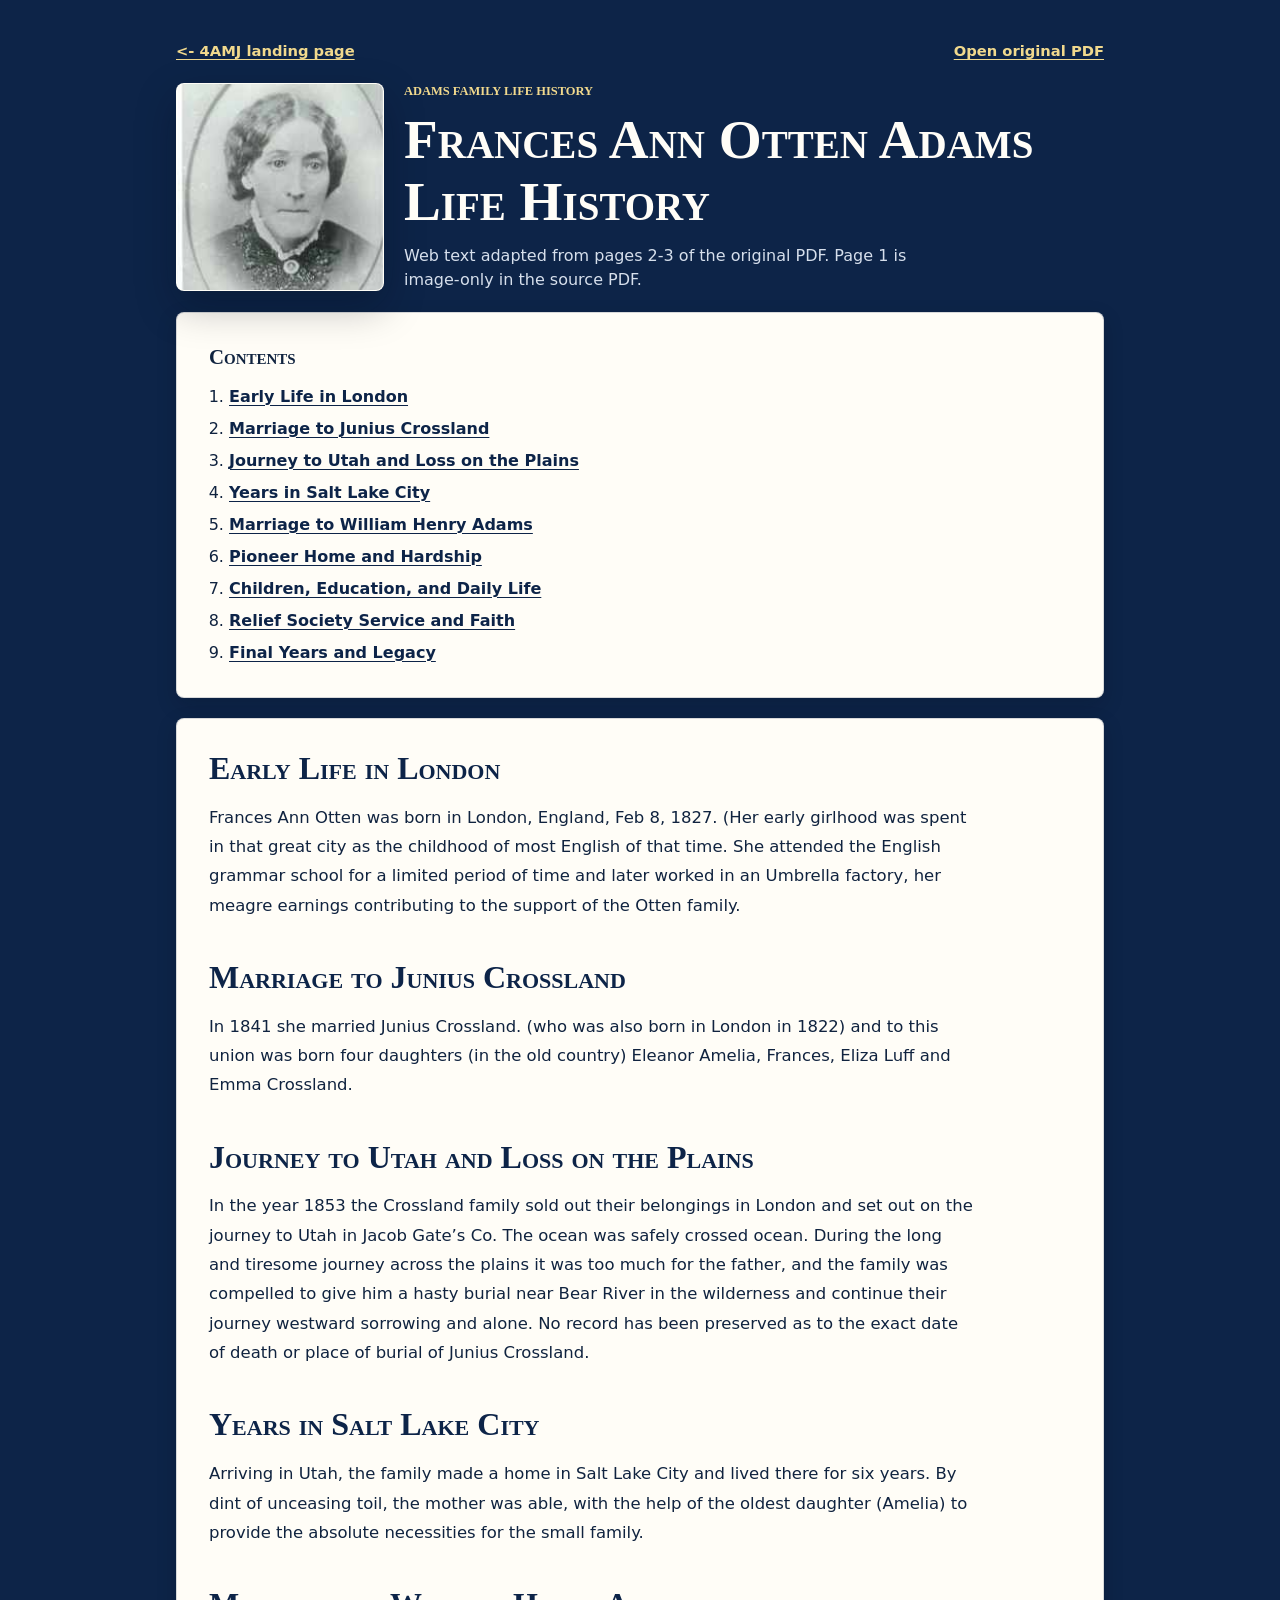
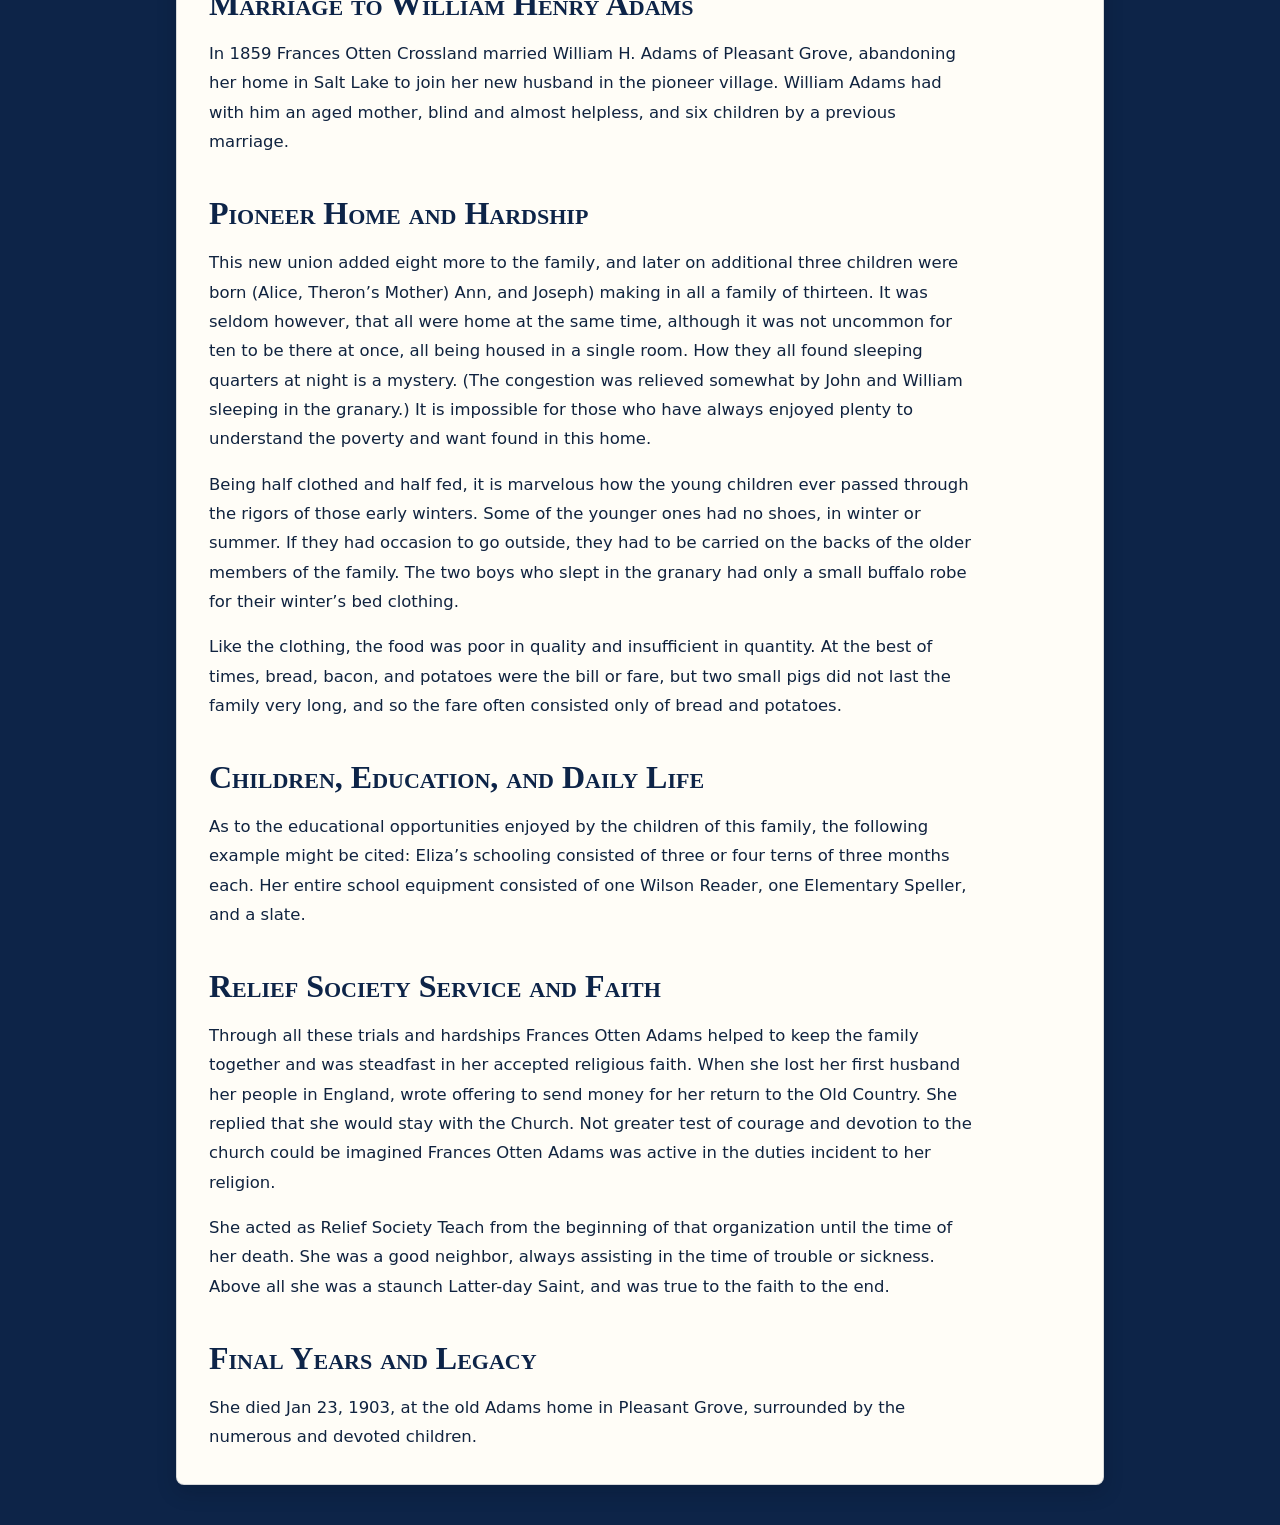
==== frances-otten-adams.html @ ac520ce3 "Initial Adams genealogy static site" ====
<!doctype html>
    <html lang="en">
      <head>
        <meta charset="utf-8">
        <meta name="viewport" content="width=device-width, initial-scale=1">
        <title>Frances Otten Adams | Adams Family Life Histories</title>
        <meta name="description" content="Accessible web version of the Frances Otten Adams life history, with table of contents and original PDF download.">
        <meta property="og:title" content="Frances Otten Adams | Adams Family Life Histories">
        <meta property="og:description" content="Accessible web version of the Frances Otten Adams life history, with table of contents and original PDF download.">
        <meta property="og:type" content="article">
        <meta property="og:url" content="https://joeywilkes12.github.io/4amj-genealogy/frances-otten-adams.html">
        <meta property="og:image" content="https://joeywilkes12.github.io/4amj-genealogy/assets/Frances%20Otten%20Adams.jpg">
        <link rel="canonical" href="https://joeywilkes12.github.io/4amj-genealogy/frances-otten-adams.html">
        <link rel="icon" href="data:,">
        <link rel="stylesheet" href="./styles.css">
      </head>
      <body>
        <main class="page-shell history-page">
          <article class="reader" aria-labelledby="page-title">
            <nav class="top-actions" aria-label="Page links">
              <a class="back-link" href="https://joeywilkes12.github.io/4AMJ/">&lt;- 4AMJ landing page</a>
              <a class="back-link" href="./assets/Life%20History%20of%20Frances%20Otten%20Adams.pdf">Open original PDF</a>
            </nav>

            <header class="history-header">
              <figure class="portrait-card">
                <img src="./assets/Frances%20Otten%20Adams.jpg" width="200" height="200" alt="Portrait of Frances Otten Adams." decoding="async" fetchpriority="high">
              </figure>
              <div class="history-title-block">
                <p class="eyebrow">Adams Family Life History</p>
                <h1 id="page-title">Frances Ann Otten Adams Life History</h1>
                <p class="subtitle">Web text adapted from pages 2-3 of the original PDF. Page 1 is image-only in the source PDF.</p>
              </div>
            </header>

            <nav class="toc" aria-labelledby="toc-heading">
              <h2 id="toc-heading">Contents</h2>
              <ol>
              <li><a href="#early-life">Early Life in London</a></li>
              <li><a href="#marriage-crossland">Marriage to Junius Crossland</a></li>
              <li><a href="#journey-loss">Journey to Utah and Loss on the Plains</a></li>
              <li><a href="#salt-lake-years">Years in Salt Lake City</a></li>
              <li><a href="#marriage-william">Marriage to William Henry Adams</a></li>
              <li><a href="#pioneer-hardship">Pioneer Home and Hardship</a></li>
              <li><a href="#children-education">Children, Education, and Daily Life</a></li>
              <li><a href="#relief-society-faith">Relief Society Service and Faith</a></li>
              <li><a href="#final-years">Final Years and Legacy</a></li>
              </ol>
            </nav>

            <div class="history-content">
<section id="early-life" class="history-section" aria-labelledby="early-life-heading">
  <h2 id="early-life-heading">Early Life in London</h2>
  <p>Frances Ann Otten was born in London, England, Feb 8, 1827. (Her early girlhood was spent in that great city as the childhood of most English of that time. She attended the English grammar school for a limited period of time and later worked in an Umbrella factory, her meagre earnings contributing to the support of the Otten family.</p>
</section>

<section id="marriage-crossland" class="history-section" aria-labelledby="marriage-crossland-heading">
  <h2 id="marriage-crossland-heading">Marriage to Junius Crossland</h2>
  <p>In 1841 she married Junius Crossland. (who was also born in London in 1822) and to this union was born four daughters (in the old country) Eleanor Amelia, Frances, Eliza Luff and Emma Crossland.</p>
</section>

<section id="journey-loss" class="history-section" aria-labelledby="journey-loss-heading">
  <h2 id="journey-loss-heading">Journey to Utah and Loss on the Plains</h2>
  <p>In the year 1853 the Crossland family sold out their belongings in London and set out on the journey to Utah in Jacob Gate’s Co. The ocean was safely crossed ocean. During the long and tiresome journey across the plains it was too much for the father, and the family was compelled to give him a hasty burial near Bear River in the wilderness and continue their journey westward sorrowing and alone. No record has been preserved as to the exact date of death or place of burial of Junius Crossland.</p>
</section>

<section id="salt-lake-years" class="history-section" aria-labelledby="salt-lake-years-heading">
  <h2 id="salt-lake-years-heading">Years in Salt Lake City</h2>
  <p>Arriving in Utah, the family made a home in Salt Lake City and lived there for six years. By dint of unceasing toil, the mother was able, with the help of the oldest daughter (Amelia) to provide the absolute necessities for the small family.</p>
</section>

<section id="marriage-william" class="history-section" aria-labelledby="marriage-william-heading">
  <h2 id="marriage-william-heading">Marriage to William Henry Adams</h2>
  <p>In 1859 Frances Otten Crossland married William H. Adams of Pleasant Grove, abandoning her home in Salt Lake to join her new husband in the pioneer village. William Adams had with him an aged mother, blind and almost helpless, and six children by a previous marriage.</p>
</section>

<section id="pioneer-hardship" class="history-section" aria-labelledby="pioneer-hardship-heading">
  <h2 id="pioneer-hardship-heading">Pioneer Home and Hardship</h2>
  <p>This new union added eight more to the family, and later on additional three children were born (Alice, Theron’s Mother) Ann, and Joseph) making in all a family of thirteen. It was seldom however, that all were home at the same time, although it was not uncommon for ten to be there at once, all being housed in a single room. How they all found sleeping quarters at night is a mystery. (The congestion was relieved somewhat by John and William sleeping in the granary.) It is impossible for those who have always enjoyed plenty to understand the poverty and want found in this home.</p>
  <p>Being half clothed and half fed, it is marvelous how the young children ever passed through the rigors of those early winters. Some of the younger ones had no shoes, in winter or summer. If they had occasion to go outside, they had to be carried on the backs of the older members of the family. The two boys who slept in the granary had only a small buffalo robe for their winter’s bed clothing.</p>
  <p>Like the clothing, the food was poor in quality and insufficient in quantity. At the best of times, bread, bacon, and potatoes were the bill or fare, but two small pigs did not last the family very long, and so the fare often consisted only of bread and potatoes.</p>
</section>

<section id="children-education" class="history-section" aria-labelledby="children-education-heading">
  <h2 id="children-education-heading">Children, Education, and Daily Life</h2>
  <p>As to the educational opportunities enjoyed by the children of this family, the following example might be cited: Eliza’s schooling consisted of three or four terns of three months each. Her entire school equipment consisted of one Wilson Reader, one Elementary Speller, and a slate.</p>
</section>

<section id="relief-society-faith" class="history-section" aria-labelledby="relief-society-faith-heading">
  <h2 id="relief-society-faith-heading">Relief Society Service and Faith</h2>
  <p>Through all these trials and hardships Frances Otten Adams helped to keep the family together and was steadfast in her accepted religious faith. When she lost her first husband her people in England, wrote offering to send money for her return to the Old Country. She replied that she would stay with the Church. Not greater test of courage and devotion to the church could be imagined Frances Otten Adams was active in the duties incident to her religion.</p>
  <p>She acted as Relief Society Teach from the beginning of that organization until the time of her death. She was a good neighbor, always assisting in the time of trouble or sickness. Above all she was a staunch Latter-day Saint, and was true to the faith to the end.</p>
</section>

<section id="final-years" class="history-section" aria-labelledby="final-years-heading">
  <h2 id="final-years-heading">Final Years and Legacy</h2>
  <p>She died Jan 23, 1903, at the old Adams home in Pleasant Grove, surrounded by the numerous and devoted children.</p>
</section>
            </div>
          </article>
        </main>
      </body>
    </html>
---- styles.css ----
:root {
  --color-page: #0d2448;
  --color-page-deep: #071832;
  --color-surface: #fffdf7;
  --color-surface-soft: #f3efe4;
  --color-text: #fffdf7;
  --color-text-dark: #10233f;
  --color-muted: #d6dfec;
  --color-muted-dark: #4d5e74;
  --color-accent: #d6bb72;
  --color-accent-strong: #f1d98d;
  --color-border: rgba(255, 253, 247, 0.22);
  --color-card-border: rgba(13, 36, 72, 0.16);
  --color-focus: #f1d98d;
  --color-shadow: rgba(2, 9, 21, 0.28);
  --font-body: system-ui, -apple-system, BlinkMacSystemFont, "Segoe UI", sans-serif;
  --font-display: "Trajan Pro", "Cinzel", "Palatino Linotype", Palatino, Georgia, serif;
  --space-1: 0.25rem;
  --space-2: 0.5rem;
  --space-3: 0.75rem;
  --space-4: 1rem;
  --space-5: 1.25rem;
  --space-6: 1.5rem;
  --space-8: 2rem;
  --space-10: 2.5rem;
  --radius-sm: 0.5rem;
  --radius-md: 0.5rem;
  --max-width: 58rem;
  --reader-width: 48rem;
  --transition: 180ms ease;
  color-scheme: dark;
}

* {
  box-sizing: border-box;
}

html {
  min-width: 320px;
  color: var(--color-text);
  background: var(--color-page);
  font-family: var(--font-body);
  line-height: 1.5;
  scroll-behavior: smooth;
}

body {
  min-height: 100vh;
  margin: 0;
  color: var(--color-text);
  background: var(--color-page);
}

a {
  color: inherit;
}

img {
  max-width: 100%;
}

.page-shell {
  min-height: 100vh;
  padding: var(--space-4);
}

.reader,
.redirect-panel {
  width: min(100%, var(--max-width));
  margin: 0 auto;
}

.redirect-page {
  display: grid;
  align-items: center;
}

.redirect-panel {
  display: grid;
  gap: var(--space-4);
  justify-items: start;
  color: var(--color-text-dark);
  background: var(--color-surface);
  border: 1px solid var(--color-card-border);
  border-radius: var(--radius-md);
  box-shadow: 0 0.75rem 2rem var(--color-shadow);
  padding: var(--space-6);
}

.redirect-panel .eyebrow,
.redirect-panel h1,
.redirect-panel .subtitle {
  color: var(--color-text-dark);
}

.top-actions {
  display: flex;
  flex-wrap: wrap;
  gap: var(--space-3);
  align-items: center;
  justify-content: space-between;
  margin-bottom: var(--space-5);
}

.back-link,
.quick-links a {
  color: var(--color-accent-strong);
  font-size: 0.92rem;
  font-weight: 800;
  text-decoration-thickness: 0.08em;
  text-underline-offset: 0.2em;
}

.history-header {
  display: grid;
  gap: var(--space-5);
  align-items: center;
  margin-bottom: var(--space-5);
}

.portrait-card {
  width: min(14rem, 72vw);
  margin: 0;
}

.portrait-card img {
  display: block;
  width: 100%;
  height: auto;
  background: var(--color-surface);
  border: 1px solid var(--color-border);
  border-radius: var(--radius-md);
  box-shadow: 0 1rem 2.5rem var(--color-shadow);
}

.eyebrow {
  margin: 0 0 var(--space-2);
  color: var(--color-accent-strong);
  font-family: var(--font-display);
  font-size: 0.78rem;
  font-weight: 800;
  letter-spacing: 0;
  font-variant-caps: small-caps;
  text-transform: uppercase;
}

h1,
h2 {
  margin: 0;
  font-family: var(--font-display);
  font-variant-caps: small-caps;
  line-height: 1.12;
}

h1 {
  max-width: 42rem;
  color: var(--color-text);
  font-size: clamp(2rem, 8vw, 3.45rem);
}

.subtitle {
  max-width: 34rem;
  margin: var(--space-3) 0 0;
  color: var(--color-muted);
  font-size: 1rem;
}

.toc,
.history-content {
  color: var(--color-text-dark);
  background: var(--color-surface);
  border: 1px solid var(--color-card-border);
  border-radius: var(--radius-md);
  box-shadow: 0 0.45rem 1.25rem rgba(2, 9, 21, 0.18);
}

.toc {
  padding: var(--space-5);
}

.toc h2 {
  color: var(--color-text-dark);
  font-size: 1.3rem;
}

.toc ol {
  display: grid;
  gap: var(--space-2);
  margin: var(--space-4) 0 0;
  padding-left: 1.25rem;
}

.toc a {
  color: var(--color-page);
  font-weight: 800;
  text-decoration-thickness: 0.08em;
  text-underline-offset: 0.2em;
}

.history-content {
  display: grid;
  gap: var(--space-8);
  margin-top: var(--space-5);
  padding: var(--space-5);
}

.history-section {
  max-width: var(--reader-width);
}

.history-section h2 {
  color: var(--color-page);
  font-size: clamp(1.35rem, 6vw, 2rem);
}

.history-section p {
  margin: var(--space-4) 0 0;
  color: var(--color-text-dark);
  font-size: 1.03rem;
  line-height: 1.78;
  overflow-wrap: break-word;
}

.action-button {
  display: grid;
  min-height: 3.25rem;
  padding: 0.8rem var(--space-4);
  color: var(--color-text-dark);
  text-align: center;
  text-decoration: none;
  background: var(--color-surface);
  border: 1px solid var(--color-card-border);
  border-radius: var(--radius-md);
  box-shadow: 0 0.35rem 1rem rgba(2, 9, 21, 0.14);
  font-weight: 800;
  place-items: center;
}

.action-primary {
  color: var(--color-page-deep);
  background: var(--color-accent-strong);
  border-color: var(--color-accent);
}

.quick-links {
  display: flex;
  flex-wrap: wrap;
  gap: var(--space-3);
}

.back-link:focus-visible,
.toc a:focus-visible,
.action-button:focus-visible,
.quick-links a:focus-visible {
  outline: 3px solid var(--color-focus);
  outline-offset: 4px;
}

@media (min-width: 44rem) {
  .history-header {
    grid-template-columns: minmax(10rem, 13rem) minmax(0, 1fr);
  }

  .portrait-card {
    width: 100%;
  }
}

@media (min-width: 48rem) {
  .page-shell {
    padding: var(--space-10);
  }

  .toc,
  .history-content,
  .redirect-panel {
    padding: var(--space-8);
  }

  .history-content {
    gap: var(--space-10);
  }
}

@media (prefers-reduced-motion: reduce) {
  *,
  *::before,
  *::after {
    scroll-behavior: auto !important;
    transition-duration: 0.01ms !important;
    animation-duration: 0.01ms !important;
    animation-iteration-count: 1 !important;
  }
}
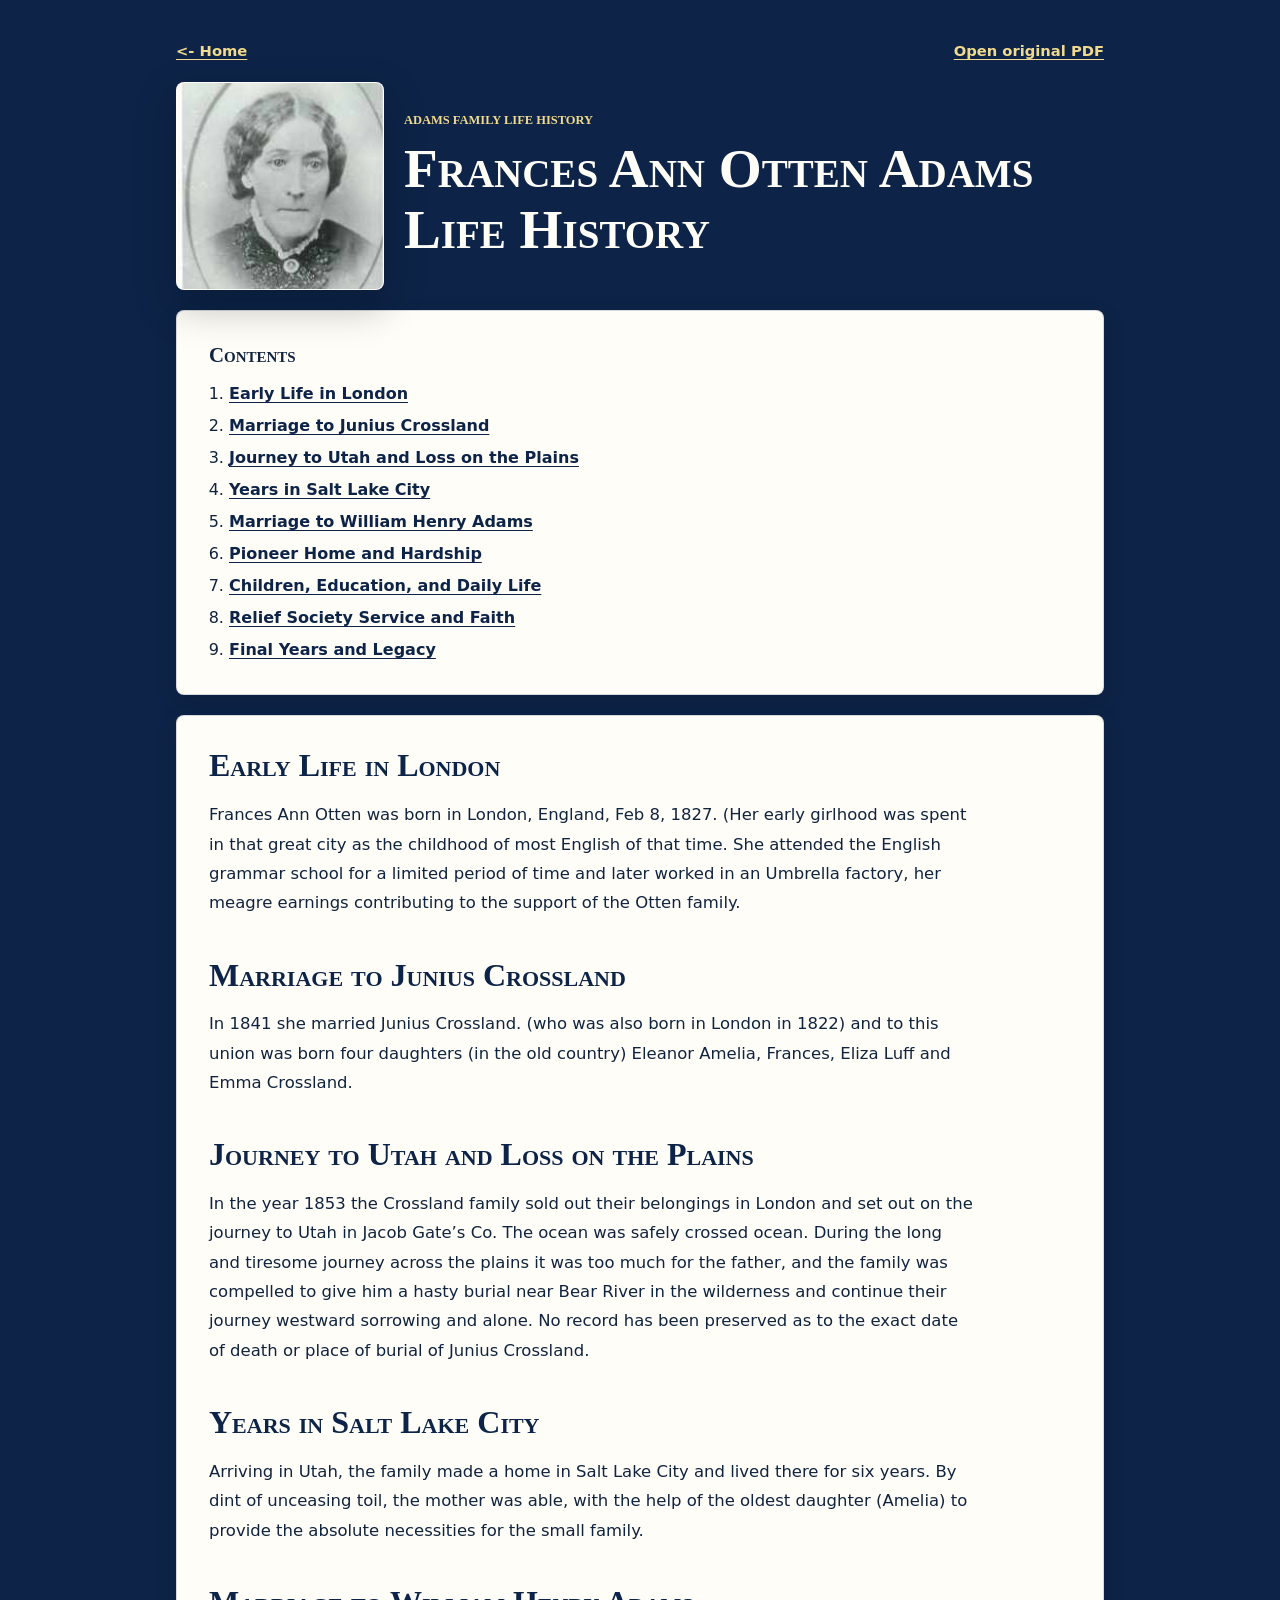
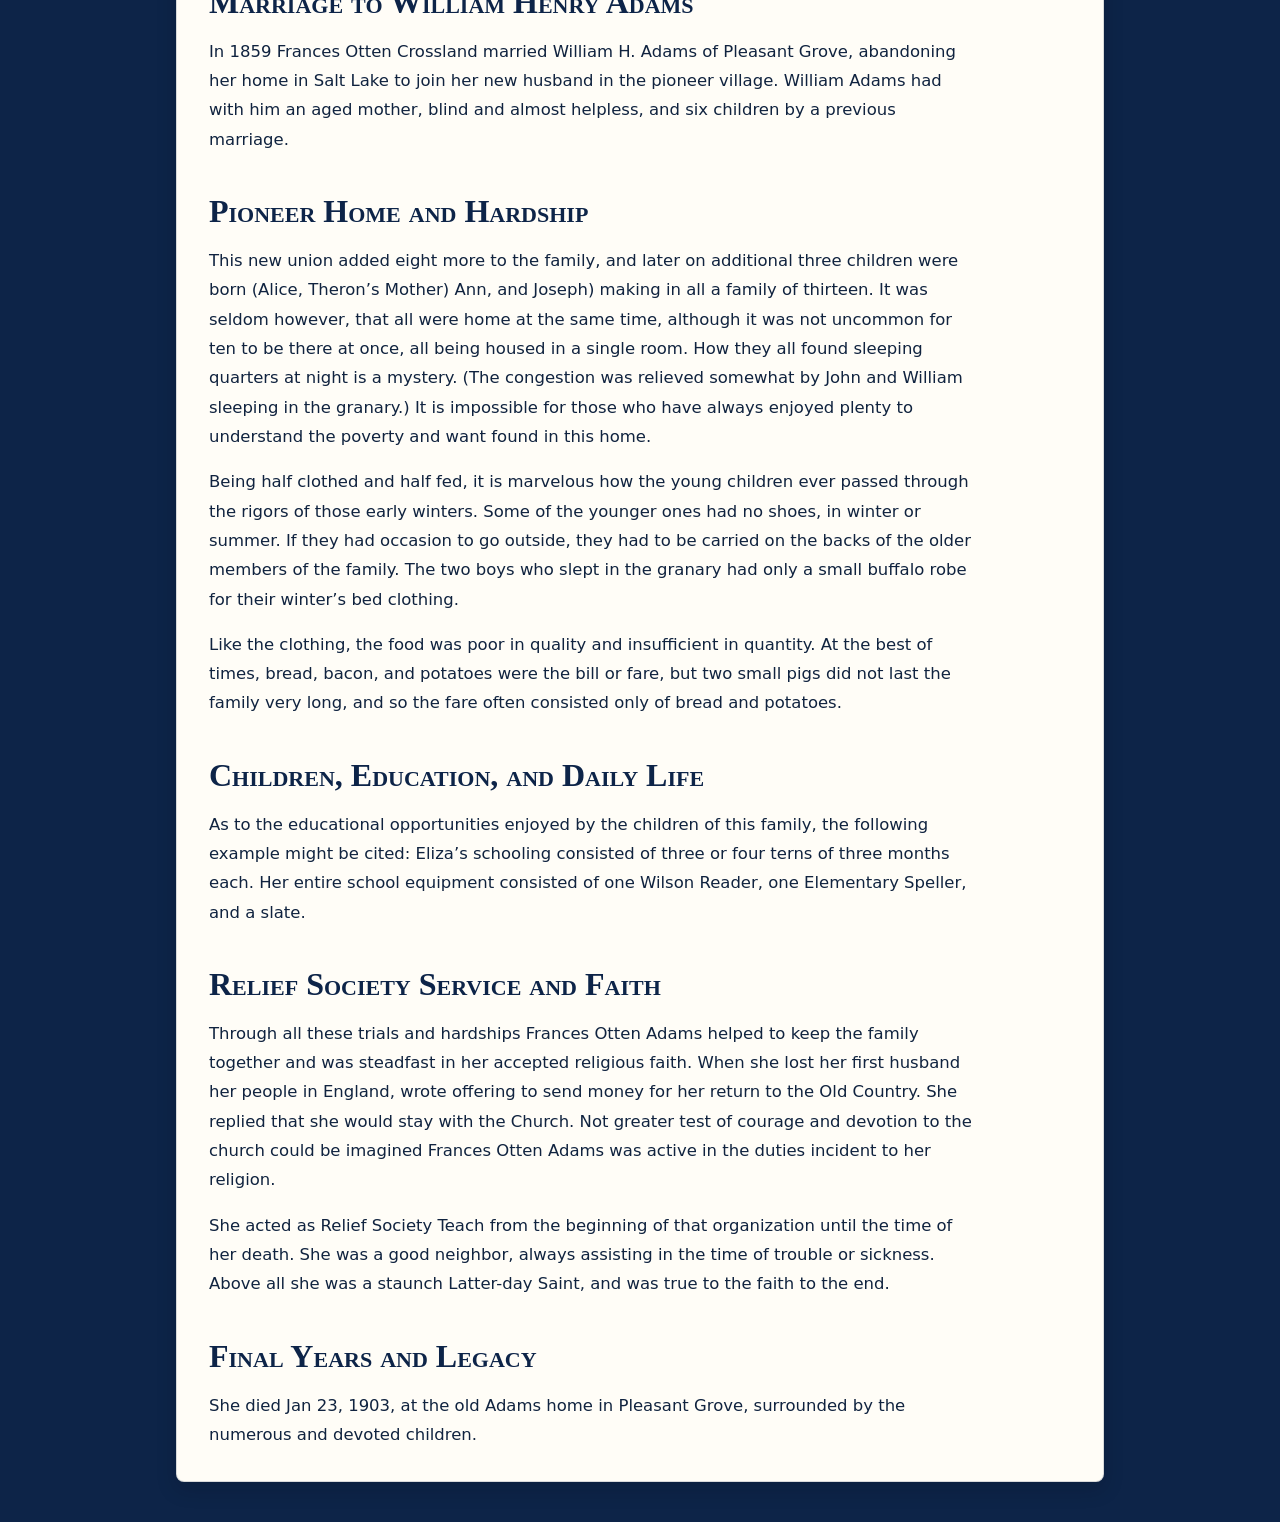
==== commit 0b4bf6f8: "wording modifications" ====
--- a/frances-otten-adams.html
+++ b/frances-otten-adams.html
@@ -18,7 +18,7 @@
         <main class="page-shell history-page">
           <article class="reader" aria-labelledby="page-title">
             <nav class="top-actions" aria-label="Page links">
-              <a class="back-link" href="https://joeywilkes12.github.io/4AMJ/">&lt;- 4AMJ landing page</a>
+              <a class="back-link" href="https://joeywilkes12.github.io/4AMJ/">&lt;- Home</a>
               <a class="back-link" href="./assets/Life%20History%20of%20Frances%20Otten%20Adams.pdf">Open original PDF</a>
             </nav>
 
@@ -29,7 +29,7 @@
               <div class="history-title-block">
                 <p class="eyebrow">Adams Family Life History</p>
                 <h1 id="page-title">Frances Ann Otten Adams Life History</h1>
-                <p class="subtitle">Web text adapted from pages 2-3 of the original PDF. Page 1 is image-only in the source PDF.</p>
+                <!-- <p class="subtitle">Web text adapted from pages 2-3 of the original PDF. Page 1 is image-only in the source PDF.</p> -->
               </div>
             </header>
 
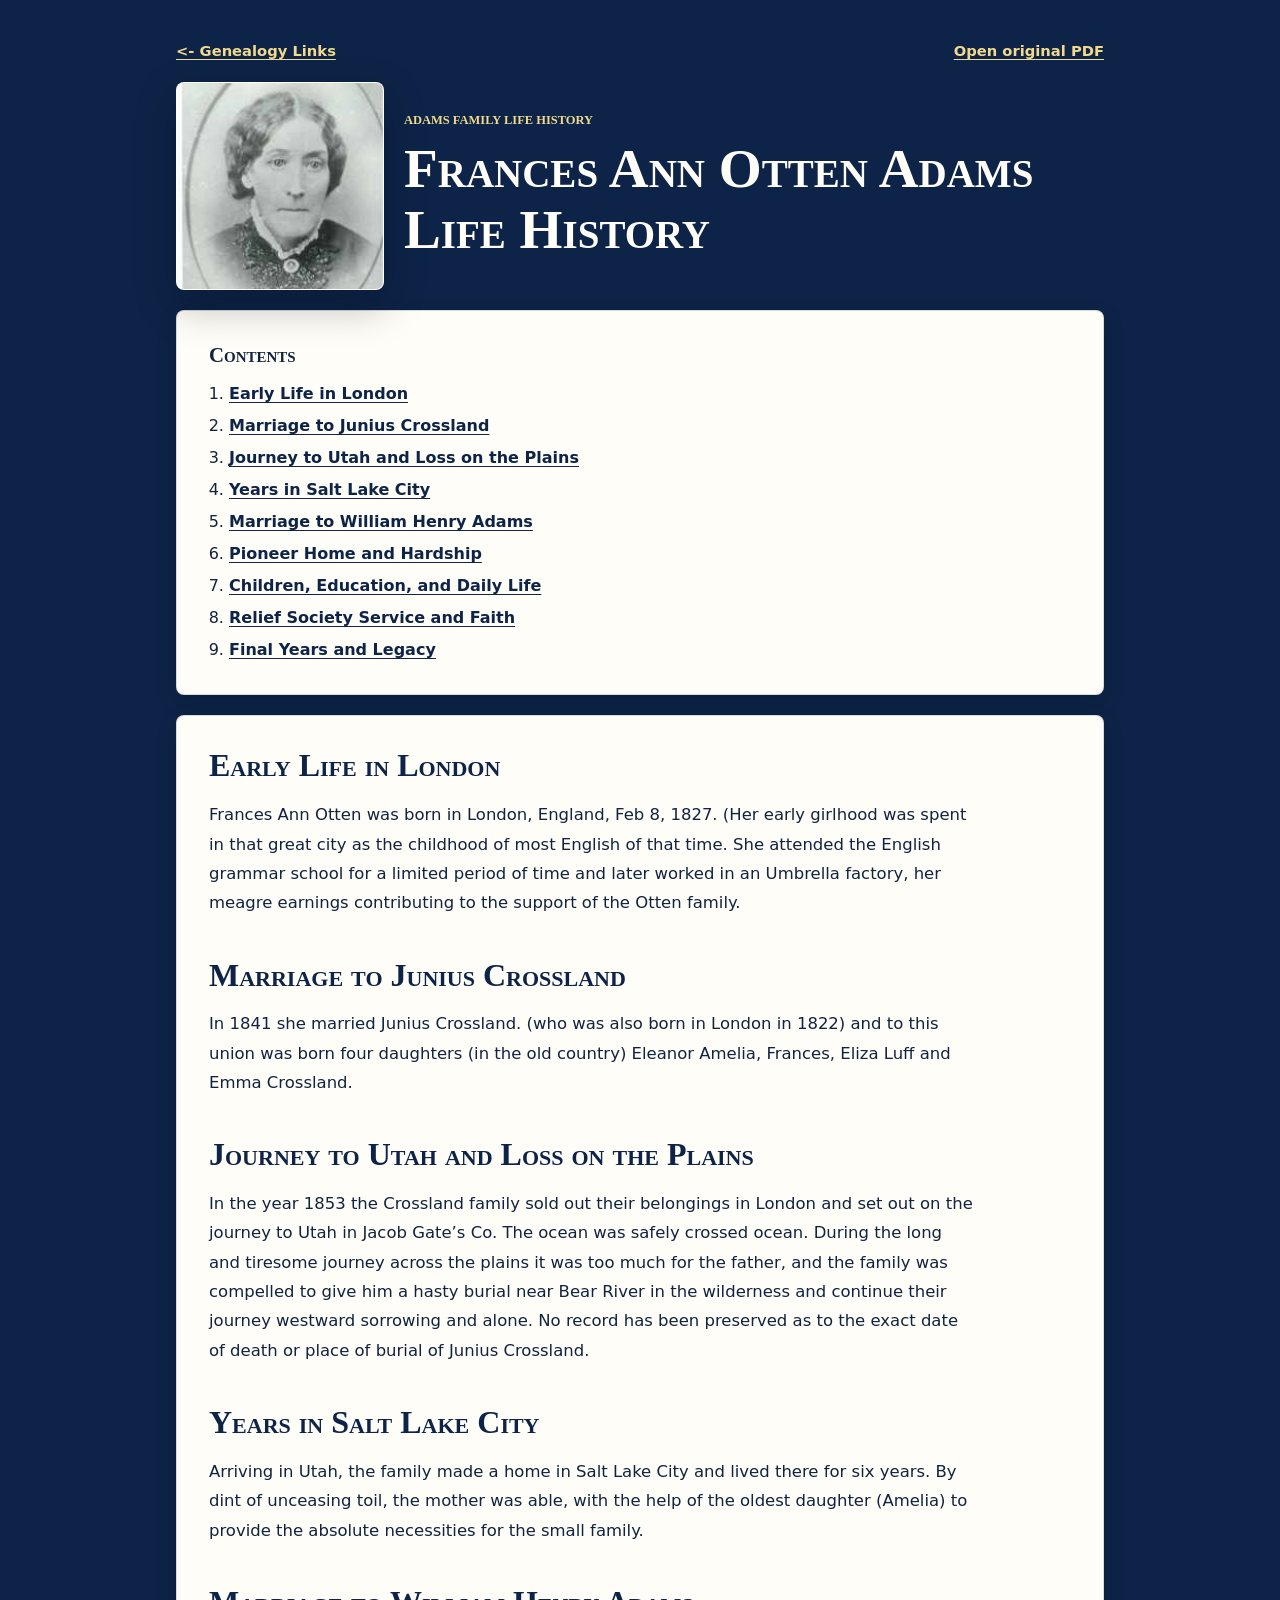
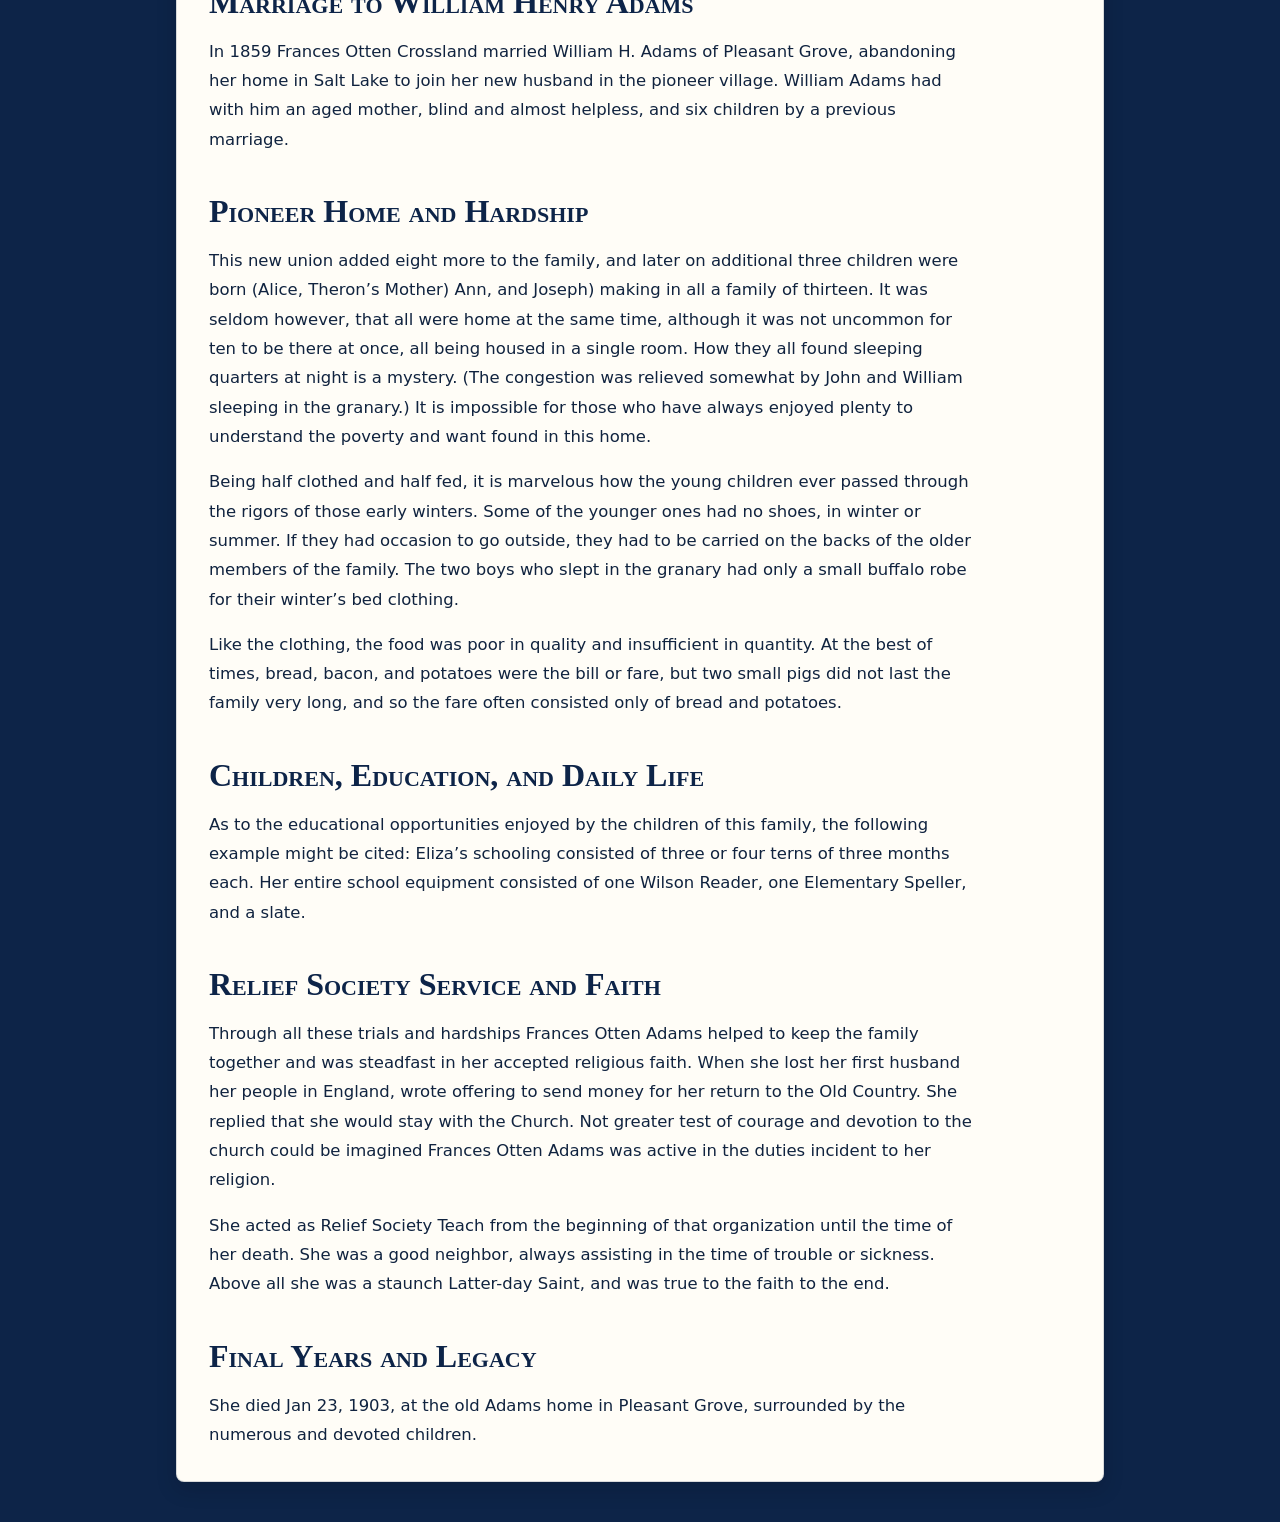
==== commit 9e96972c: "point back to genealogy subpage for more appropriate navigation" ====
--- a/frances-otten-adams.html
+++ b/frances-otten-adams.html
@@ -18,7 +18,8 @@
         <main class="page-shell history-page">
           <article class="reader" aria-labelledby="page-title">
             <nav class="top-actions" aria-label="Page links">
-              <a class="back-link" href="https://joeywilkes12.github.io/4AMJ/">&lt;- Home</a>
+              <!-- <a class="back-link" href="https://joeywilkes12.github.io/4AMJ/">&lt;- Home</a> -->
+              <a class="back-link" href="https://joeywilkes12.github.io/4amj-landing-page-01/genealogy.html">&lt;- Genealogy Links</a> 
               <a class="back-link" href="./assets/Life%20History%20of%20Frances%20Otten%20Adams.pdf">Open original PDF</a>
             </nav>
 
